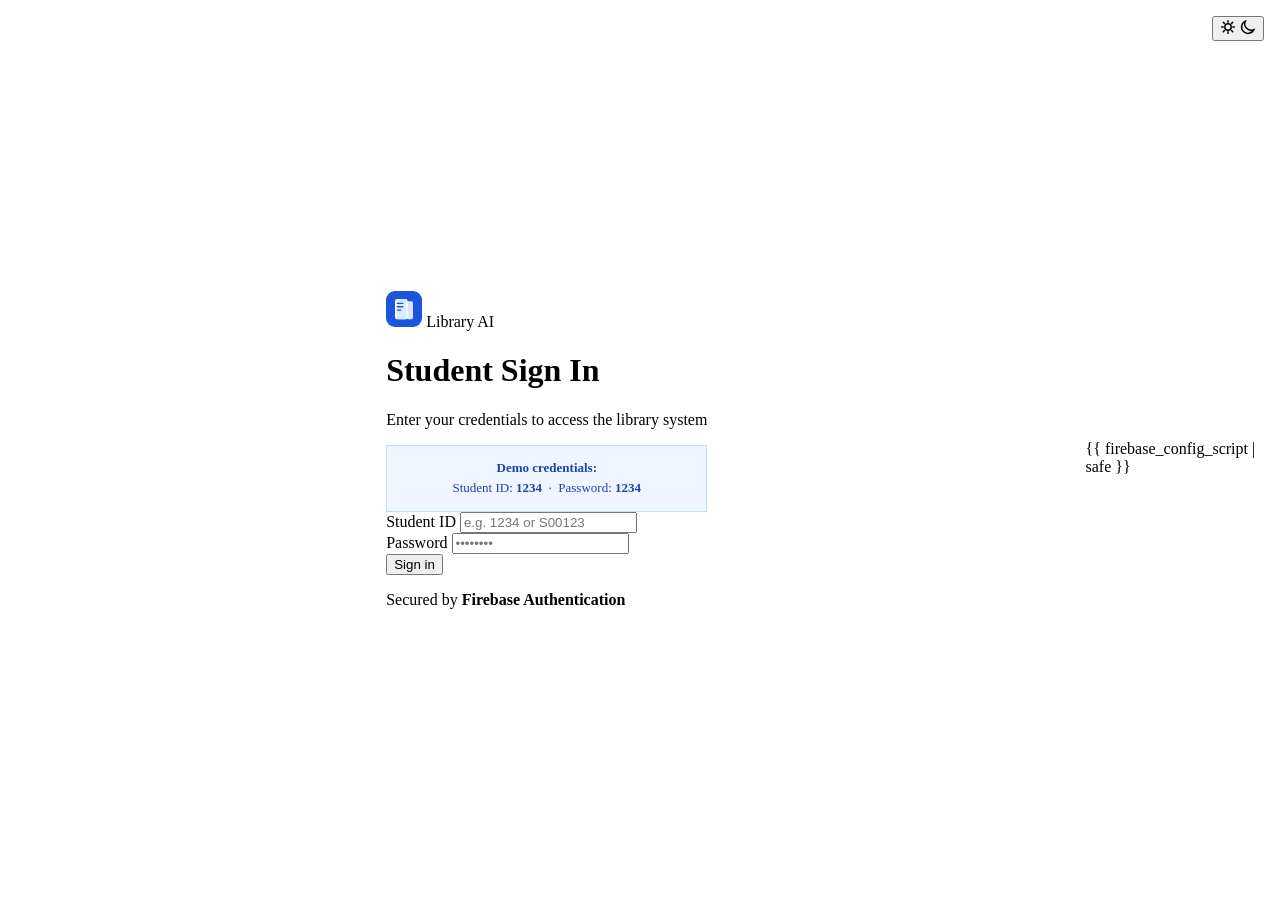
==== frontend/templates/login.html @ 22f69675 "chore: clean code — remove redundant imports, duplicate form fields, fix demo credentials" ====
﻿<!DOCTYPE html>
<html lang="en" data-theme="light">
<head>
  <meta charset="UTF-8" />
  <meta name="viewport" content="width=device-width, initial-scale=1.0" />
  <title>Library AI — Sign In</title>
  <link rel="preconnect" href="https://fonts.googleapis.com" />
  <link rel="preconnect" href="https://fonts.gstatic.com" crossorigin />
  <link href="https://fonts.googleapis.com/css2?family=Inter:wght@400;500;600;700;800&display=swap" rel="stylesheet" />
  <link rel="stylesheet" href="/css/style.css" />
  <style>
    body {
      min-height: 100vh;
      display: flex;
      align-items: center;
      justify-content: center;
      background: var(--color-surface-soft);
    }
    [data-theme="dark"] body { background: var(--color-canvas); }

    .login-page-wrap {
      width: 100%;
      display: flex;
      align-items: center;
      justify-content: center;
      padding: var(--space-xl);
    }

    .login-card {
      animation: fadeUp 0.3s cubic-bezier(.16,1,.3,1) both;
    }
    @keyframes fadeUp {
      from { opacity: 0; transform: translateY(20px); }
      to   { opacity: 1; transform: translateY(0); }
    }

    /* Credential hint box */
    .login-hint {
      background: var(--color-primary-subtle, #eff6ff);
      border: 1px solid var(--color-primary-border, #bfdbfe);
      border-radius: var(--rounded-md);
      padding: 12px 16px;
      font-size: 13px;
      font-weight: 500;
      color: #1e40af;
      text-align: center;
      line-height: 1.6;
    }
    .login-hint strong { font-weight: 700; }
    [data-theme="dark"] .login-hint {
      background: rgba(59,130,246,.1);
      border-color: rgba(59,130,246,.25);
      color: #93c5fd;
    }

    /* WhatsApp notice */
    .login-notice {
      background: var(--color-surface-card);
      border: 1px solid var(--color-hairline);
      border-radius: var(--rounded-md);
      padding: 10px 16px;
      font-size: 12px;
      color: var(--color-mute);
      text-align: center;
      line-height: 1.5;
    }

    .theme-toggle-wrap { position: fixed; top: 16px; right: 16px; }
  </style>
</head>
<body>

  <div class="theme-toggle-wrap">
    <button class="btn-icon-circular" id="themeToggle" aria-label="Toggle theme" title="Toggle dark/light mode">
      <svg id="themeIconLight" width="16" height="16" viewBox="0 0 20 20" fill="none" aria-hidden="true">
        <circle cx="10" cy="10" r="4" stroke="currentColor" stroke-width="1.8"/>
        <path d="M10 2v2M10 16v2M2 10h2M16 10h2M4.22 4.22l1.42 1.42M14.36 14.36l1.42 1.42M4.22 15.78l1.42-1.42M14.36 5.64l1.42-1.42" stroke="currentColor" stroke-width="1.8" stroke-linecap="round"/>
      </svg>
      <svg id="themeIconDark" class="hidden" width="16" height="16" viewBox="0 0 20 20" fill="none" aria-hidden="true">
        <path d="M17.293 13.293A8 8 0 0 1 6.707 2.707a8.001 8.001 0 1 0 10.586 10.586z" stroke="currentColor" stroke-width="1.8" stroke-linecap="round"/>
      </svg>
    </button>
  </div>

  <div class="login-page-wrap">
    <div class="login-card">

      <div class="login-brand">
        <svg width="36" height="36" viewBox="0 0 32 32" fill="none" aria-hidden="true">
          <rect width="32" height="32" rx="8" fill="#1a56db"/>
          <rect x="8" y="7" width="11" height="18" rx="2" fill="#fff"/>
          <rect x="10" y="7" width="9" height="18" rx="1.5" fill="#dbeafe"/>
          <path d="M10 11h5M10 14h5M10 17h3" stroke="#1a56db" stroke-width="1.2" stroke-linecap="round"/>
          <rect x="18" y="9" width="6" height="16" rx="1.5" fill="#fff" opacity=".85"/>
        </svg>
        <span class="login-brand__name">Library <span style="color:var(--color-primary)">AI</span></span>
      </div>

      <div>
        <h1 class="login-title">Student Sign In</h1>
        <p class="login-sub">Enter your credentials to access the library system</p>
      </div>

      <div class="login-hint">
        <strong>Demo credentials:</strong><br>
        Student ID: <strong>1234</strong> &nbsp;·&nbsp; Password: <strong>1234</strong>
      </div>

      <div id="loginError" class="login-error hidden"></div>

      <form id="loginForm" class="login-form" novalidate>
        <div>
          <label class="field-label" for="loginStudentId">Student ID</label>
          <input id="loginStudentId" class="field-input" type="text"
                 placeholder="e.g. 1234 or S00123"
                 autocomplete="username" required />
        </div>
        <div>
          <label class="field-label" for="loginPassword">Password</label>
          <input id="loginPassword" class="field-input" type="password"
                 placeholder="&bull;&bull;&bull;&bull;&bull;&bull;&bull;&bull;" autocomplete="current-password" required />
        </div>
        <button type="submit" class="btn-primary btn-primary--full" id="loginBtn">Sign in</button>
      </form>

      <p class="login-footer">Secured by <strong>Firebase Authentication</strong></p>
    </div>
  </div>

  {{ firebase_config_script | safe }}
  <script type="module" src="/js/login-auth.js"></script>
  <script>
    const html = document.documentElement;
    const tToggle = document.getElementById("themeToggle");
    const tLight  = document.getElementById("themeIconLight");
    const tDark   = document.getElementById("themeIconDark");
    function applyTheme(t) {
      html.setAttribute("data-theme", t);
      tLight.classList.toggle("hidden", t === "dark");
      tDark.classList.toggle("hidden",  t !== "dark");
    }
    applyTheme(localStorage.getItem("theme") || "light");
    tToggle.addEventListener("click", () => {
      const next = html.getAttribute("data-theme") === "dark" ? "light" : "dark";
      applyTheme(next);
      localStorage.setItem("theme", next);
    });
  </script>
</body>
</html>
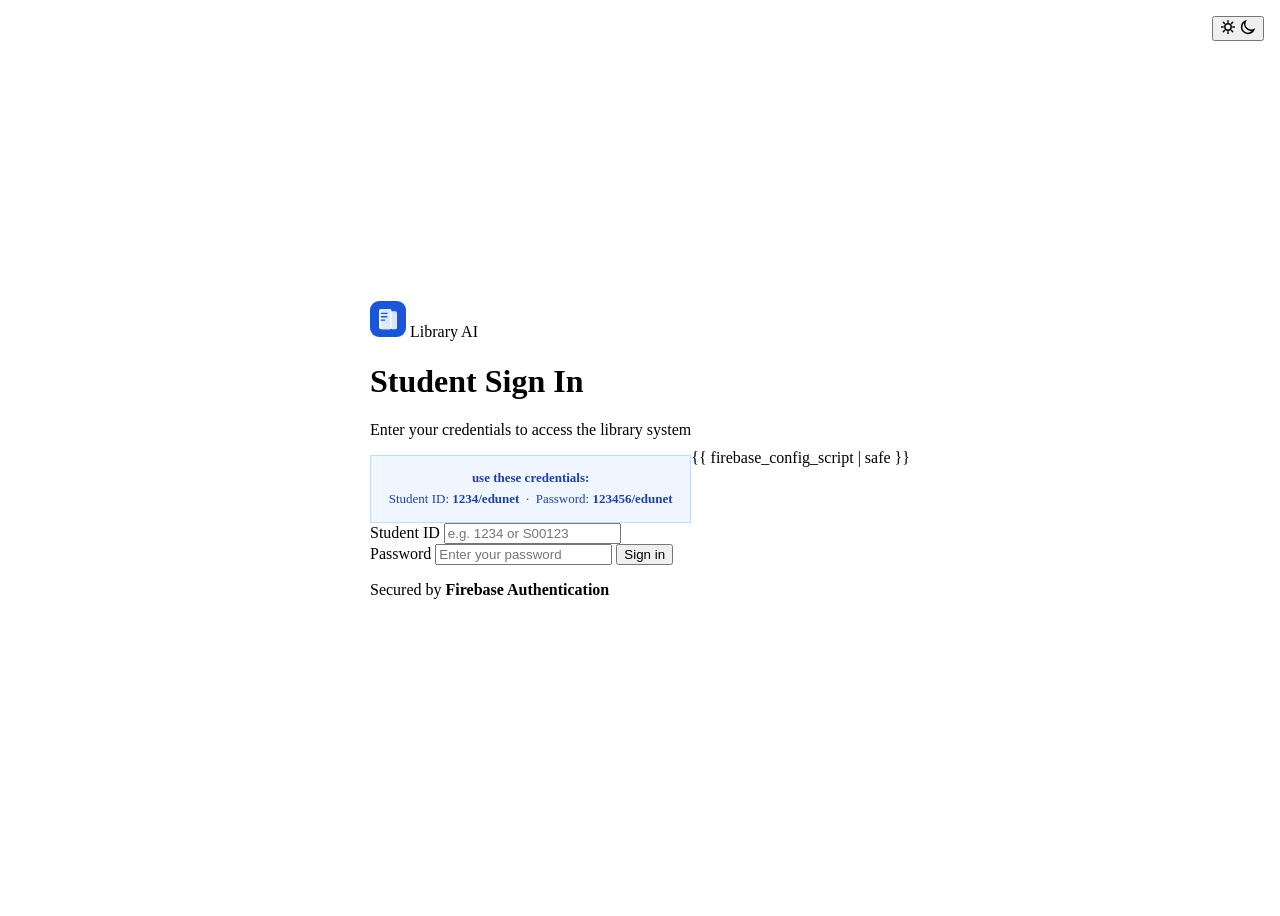
==== commit 81a372f6: "Simplify login form by removing unnecessary inputs Removed redundant fields for Student ID and Passw" ====
--- a/frontend/templates/login.html
+++ b/frontend/templates/login.html
@@ -1,4 +1,4 @@
-﻿<!DOCTYPE html>
+<!DOCTYPE html>
 <html lang="en" data-theme="light">
 <head>
   <meta charset="UTF-8" />
@@ -102,8 +102,8 @@
       </div>
 
       <div class="login-hint">
-        <strong>Demo credentials:</strong><br>
-        Student ID: <strong>1234</strong> &nbsp;·&nbsp; Password: <strong>1234</strong>
+        <strong>use these credentials:</strong><br>
+        Student ID: <strong>1234/edunet</strong> &nbsp;·&nbsp; Password: <strong>123456/edunet</strong>
       </div>
 
       <div id="loginError" class="login-error hidden"></div>
@@ -118,8 +118,8 @@
         <div>
           <label class="field-label" for="loginPassword">Password</label>
           <input id="loginPassword" class="field-input" type="password"
-                 placeholder="&bull;&bull;&bull;&bull;&bull;&bull;&bull;&bull;" autocomplete="current-password" required />
-        </div>
+                 placeholder="Enter your password" autocomplete="current-password" required />
+        
         <button type="submit" class="btn-primary btn-primary--full" id="loginBtn">Sign in</button>
       </form>
 
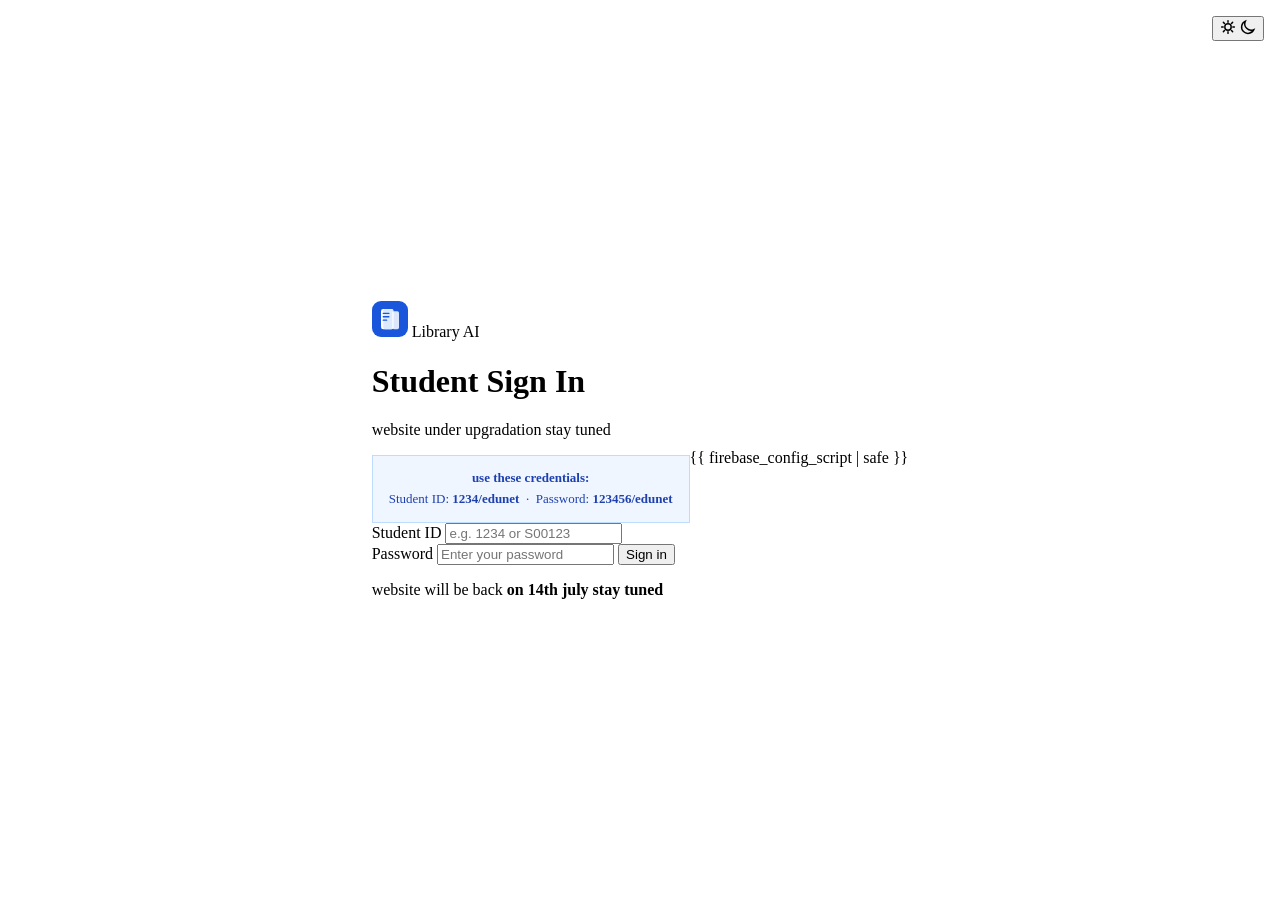
==== commit 829b1f18: "Update login.html" ====
--- a/frontend/templates/login.html
+++ b/frontend/templates/login.html
@@ -98,7 +98,7 @@
 
       <div>
         <h1 class="login-title">Student Sign In</h1>
-        <p class="login-sub">Enter your credentials to access the library system</p>
+        <p class="login-sub">website under upgradation stay tuned</p>
       </div>
 
       <div class="login-hint">
@@ -120,10 +120,12 @@
           <input id="loginPassword" class="field-input" type="password"
                  placeholder="Enter your password" autocomplete="current-password" required />
         
-        <button type="submit" class="btn-primary btn-primary--full" id="loginBtn">Sign in</button>
+       
+          <button type="submit" class="btn-primary btn-primary--full" id="loginBtn">Sign in</button>
       </form>
 
-      <p class="login-footer">Secured by <strong>Firebase Authentication</strong></p>
+      
+      <p class="login-footer">website will be back <strong>on 14th july stay tuned</strong></p>
     </div>
   </div>
 
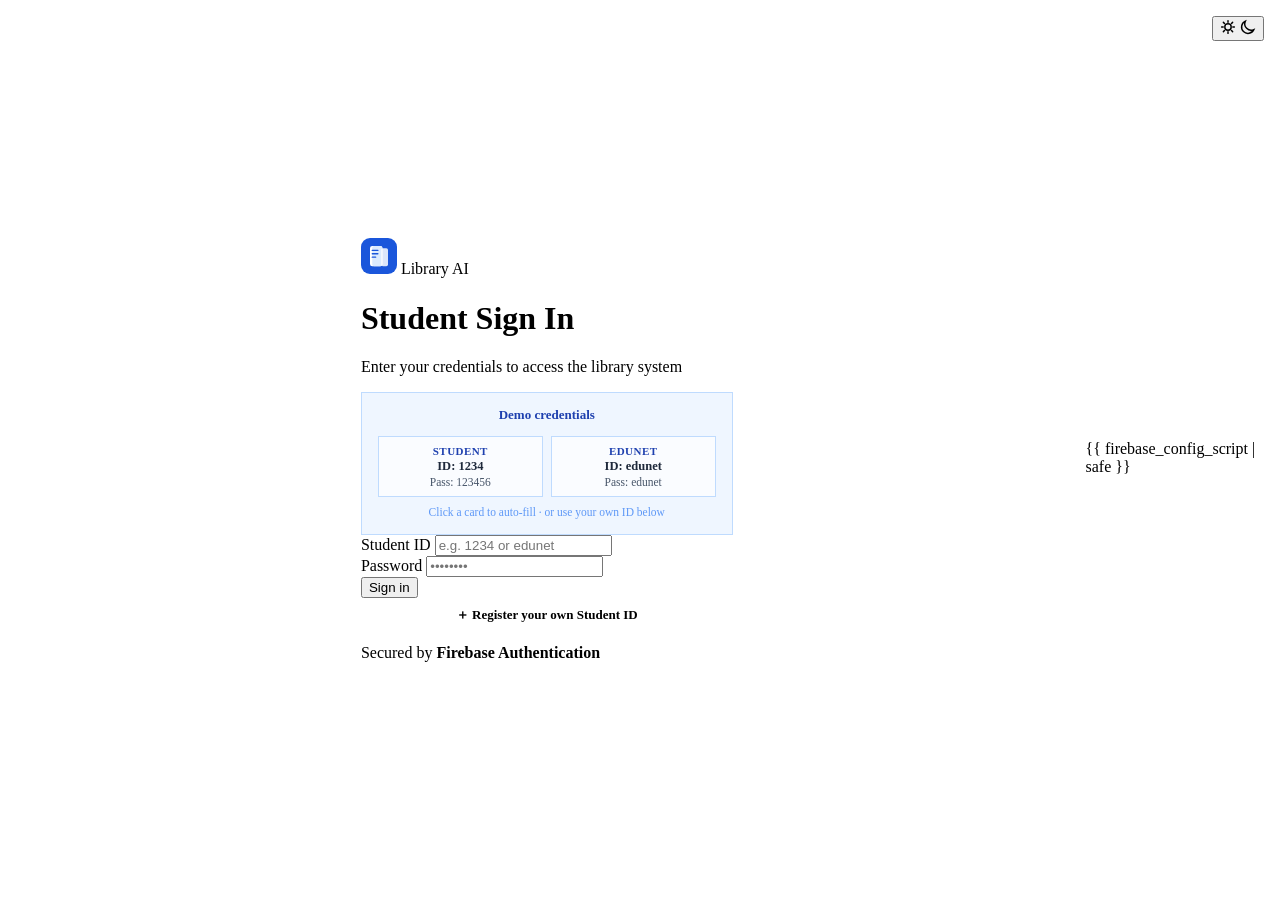
==== commit 18709e25: "feat: book descriptions, suggested books section, dual demo login + custom student registration - db" ====
--- a/frontend/templates/login.html
+++ b/frontend/templates/login.html
@@ -1,4 +1,4 @@
-<!DOCTYPE html>
+﻿<!DOCTYPE html>
 <html lang="en" data-theme="light">
 <head>
   <meta charset="UTF-8" />
@@ -66,6 +66,103 @@
     }
 
     .theme-toggle-wrap { position: fixed; top: 16px; right: 16px; }
+
+    /* Demo credential pills */
+    .demo-creds {
+      display: flex;
+      gap: 8px;
+      margin: 10px 0 6px;
+      justify-content: center;
+    }
+    .demo-pill {
+      flex: 1;
+      display: flex;
+      flex-direction: column;
+      align-items: center;
+      gap: 2px;
+      padding: 8px 10px;
+      background: rgba(255,255,255,.7);
+      border: 1.5px solid #bfdbfe;
+      border-radius: var(--rounded-md);
+      cursor: pointer;
+      transition: background .15s, border-color .15s, transform .1s;
+      font-family: var(--font);
+    }
+    .demo-pill:hover { background: #fff; border-color: var(--color-primary); transform: translateY(-1px); }
+    .demo-pill:active { transform: translateY(0); }
+    .demo-pill__label { font-size: 11px; font-weight: 700; color: #1e40af; text-transform: uppercase; letter-spacing: .04em; }
+    .demo-pill__id    { font-size: 12.5px; font-weight: 600; color: #1e293b; }
+    .demo-pill__pwd   { font-size: 11.5px; color: #475569; }
+    [data-theme="dark"] .demo-pill { background: rgba(59,130,246,.08); border-color: rgba(59,130,246,.25); }
+    [data-theme="dark"] .demo-pill__id  { color: #e2e8f0; }
+    [data-theme="dark"] .demo-pill__pwd { color: #94a3b8; }
+    .demo-hint-sub {
+      display: block;
+      font-size: 11.5px;
+      color: #3b82f6;
+      opacity: .8;
+      margin-top: 4px;
+    }
+
+    /* Register toggle */
+    .register-toggle-row {
+      text-align: center;
+      margin-top: 4px;
+    }
+    .register-toggle-btn {
+      background: none;
+      border: none;
+      color: var(--color-primary);
+      font-family: var(--font);
+      font-size: 13px;
+      font-weight: 600;
+      cursor: pointer;
+      padding: 4px 8px;
+      border-radius: var(--rounded-sm);
+      transition: background .12s;
+    }
+    .register-toggle-btn:hover { background: var(--color-primary-subtle); }
+
+    /* Register panel (collapsed by default) */
+    .register-panel {
+      overflow: hidden;
+      max-height: 0;
+      opacity: 0;
+      transition: max-height .35s cubic-bezier(.16,1,.3,1), opacity .25s ease;
+      margin-top: 0;
+    }
+    .register-panel.open {
+      max-height: 480px;
+      opacity: 1;
+      margin-top: 8px;
+    }
+    .register-panel__title {
+      font-size: 14px;
+      font-weight: 700;
+      color: var(--color-ink);
+      margin: 0 0 2px;
+    }
+    .register-panel__sub {
+      font-size: 12px;
+      color: var(--color-mute);
+      margin: 0 0 12px;
+      line-height: 1.5;
+    }
+    .register-success {
+      background: #f0fdf4;
+      border: 1px solid #bbf7d0;
+      color: #166534;
+      border-radius: var(--rounded-md);
+      padding: 10px 14px;
+      font-size: 13px;
+      font-weight: 500;
+      margin-bottom: 8px;
+    }
+    [data-theme="dark"] .register-success {
+      background: rgba(22,101,52,.15);
+      border-color: rgba(74,222,128,.25);
+      color: #86efac;
+    }
   </style>
 </head>
 <body>
@@ -98,12 +195,25 @@
 
       <div>
         <h1 class="login-title">Student Sign In</h1>
-        <p class="login-sub">website under upgradation stay tuned</p>
-      </div>
-
+        <p class="login-sub">Enter your credentials to access the library system</p>
+      </div>
+
+      <!-- Demo credential pills -->
       <div class="login-hint">
-        <strong>use these credentials:</strong><br>
-        Student ID: <strong>1234/edunet</strong> &nbsp;·&nbsp; Password: <strong>123456/edunet</strong>
+        <strong>Demo credentials</strong>
+        <div class="demo-creds">
+          <button type="button" class="demo-pill" data-id="1234" data-pwd="123456">
+            <span class="demo-pill__label">Student</span>
+            <span class="demo-pill__id">ID: 1234</span>
+            <span class="demo-pill__pwd">Pass: 123456</span>
+          </button>
+          <button type="button" class="demo-pill" data-id="edunet" data-pwd="edunet">
+            <span class="demo-pill__label">Edunet</span>
+            <span class="demo-pill__id">ID: edunet</span>
+            <span class="demo-pill__pwd">Pass: edunet</span>
+          </button>
+        </div>
+        <span class="demo-hint-sub">Click a card to auto-fill · or use your own ID below</span>
       </div>
 
       <div id="loginError" class="login-error hidden"></div>
@@ -112,20 +222,50 @@
         <div>
           <label class="field-label" for="loginStudentId">Student ID</label>
           <input id="loginStudentId" class="field-input" type="text"
-                 placeholder="e.g. 1234 or S00123"
+                 placeholder="e.g. 1234 or edunet"
                  autocomplete="username" required />
         </div>
         <div>
           <label class="field-label" for="loginPassword">Password</label>
           <input id="loginPassword" class="field-input" type="password"
-                 placeholder="Enter your password" autocomplete="current-password" required />
-        
-       
-          <button type="submit" class="btn-primary btn-primary--full" id="loginBtn">Sign in</button>
+                 placeholder="&bull;&bull;&bull;&bull;&bull;&bull;&bull;&bull;" autocomplete="current-password" required />
+        </div>
+        <button type="submit" class="btn-primary btn-primary--full" id="loginBtn">Sign in</button>
       </form>
 
-      
-      <p class="login-footer">website will be back <strong>on 14th july stay tuned</strong></p>
+      <!-- Register your own Student ID -->
+      <div class="register-toggle-row">
+        <button type="button" class="register-toggle-btn" id="registerToggleBtn" aria-expanded="false">
+          ＋ Register your own Student ID
+        </button>
+      </div>
+
+      <div id="registerPanel" class="register-panel" aria-hidden="true">
+        <p class="register-panel__title">Create your Student account</p>
+        <p class="register-panel__sub">Pick any ID and password — they'll be saved for future logins on this device.</p>
+        <div id="registerError" class="login-error hidden"></div>
+        <div id="registerSuccess" class="register-success hidden"></div>
+        <form id="registerForm" class="login-form" novalidate>
+          <div>
+            <label class="field-label" for="regName">Your Name</label>
+            <input id="regName" class="field-input" type="text"
+                   placeholder="e.g. Aarav Shah" autocomplete="name" required />
+          </div>
+          <div>
+            <label class="field-label" for="regStudentId">Student ID</label>
+            <input id="regStudentId" class="field-input" type="text"
+                   placeholder="e.g. S00456 or palwe" autocomplete="off" required />
+          </div>
+          <div>
+            <label class="field-label" for="regPassword">Password</label>
+            <input id="regPassword" class="field-input" type="password"
+                   placeholder="Choose a password" autocomplete="new-password" required />
+          </div>
+          <button type="submit" class="btn-primary btn-primary--full" id="registerBtn">Create Account</button>
+        </form>
+      </div>
+
+      <p class="login-footer">Secured by <strong>Firebase Authentication</strong></p>
     </div>
   </div>
 
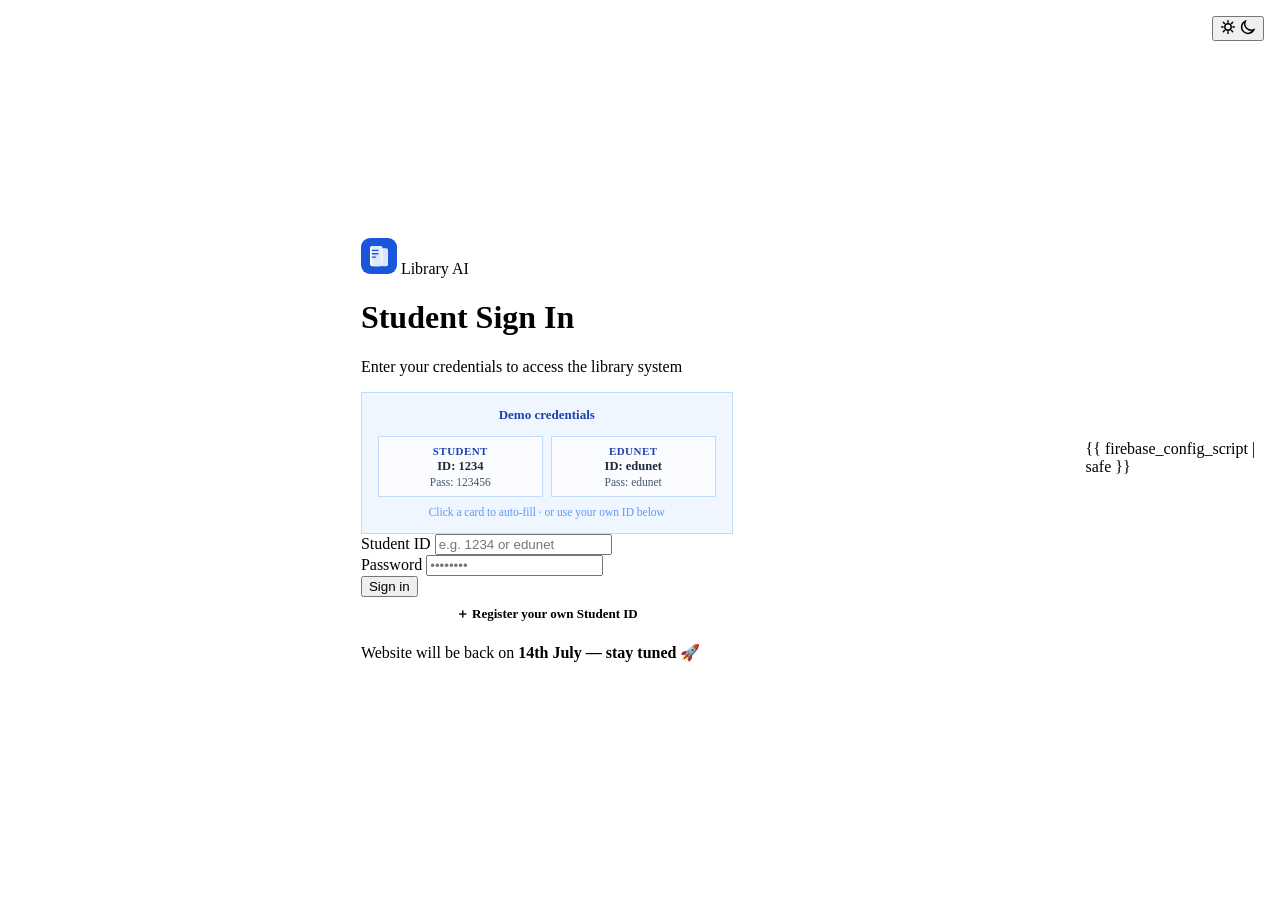
==== commit 34670bb0: "fix: resolve merge conflict — keep master register panel, update footer to 14th July notice" ====
--- a/frontend/templates/login.html
+++ b/frontend/templates/login.html
@@ -265,7 +265,7 @@
         </form>
       </div>
 
-      <p class="login-footer">Secured by <strong>Firebase Authentication</strong></p>
+      <p class="login-footer">Website will be back on <strong>14th July — stay tuned 🚀</strong></p>
     </div>
   </div>
 
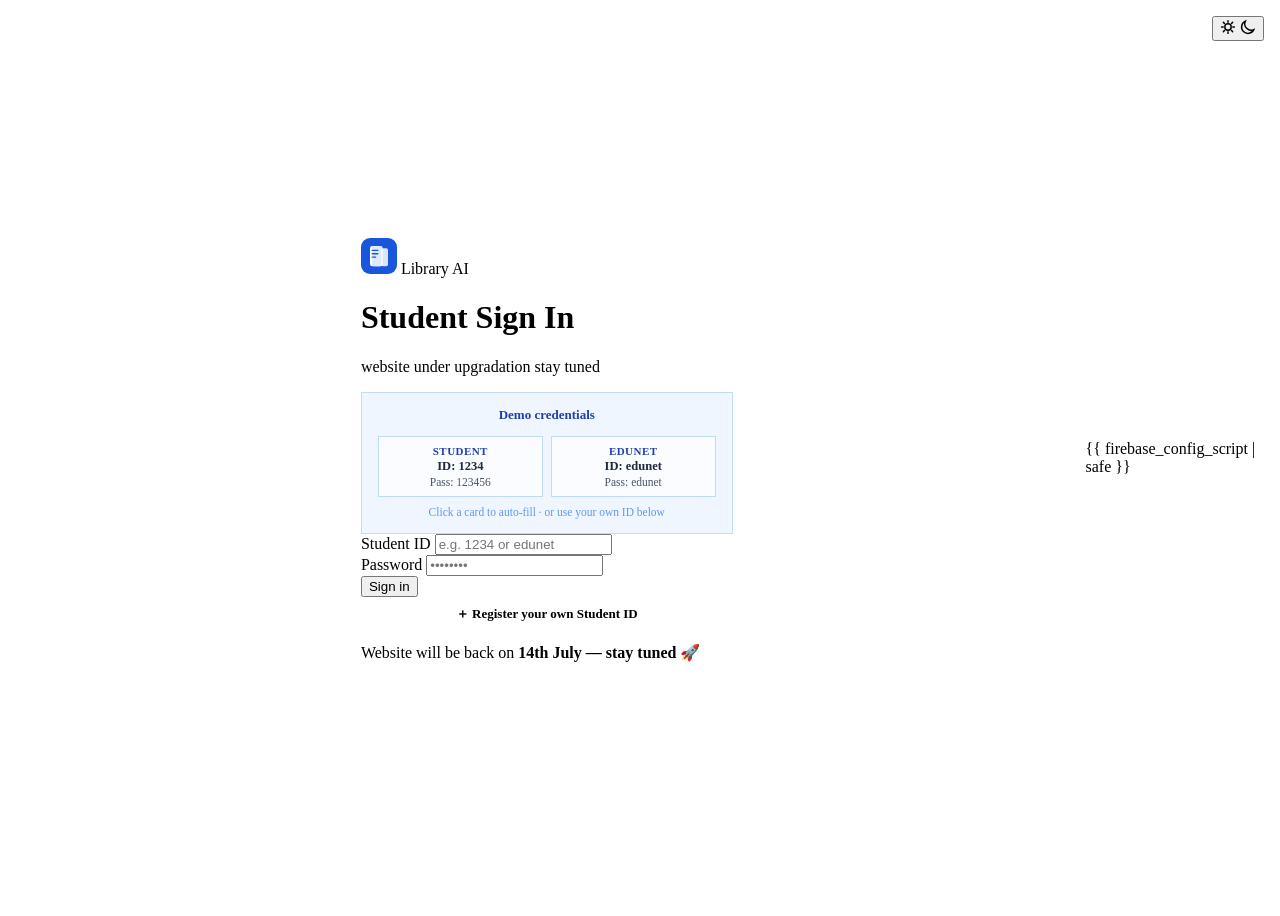
==== commit 8109bc43: "Merge branch 'main' into master" ====
--- a/frontend/templates/login.html
+++ b/frontend/templates/login.html
@@ -195,7 +195,7 @@
 
       <div>
         <h1 class="login-title">Student Sign In</h1>
-        <p class="login-sub">Enter your credentials to access the library system</p>
+        <p class="login-sub">website under upgradation stay tuned</p>
       </div>
 
       <!-- Demo credential pills -->
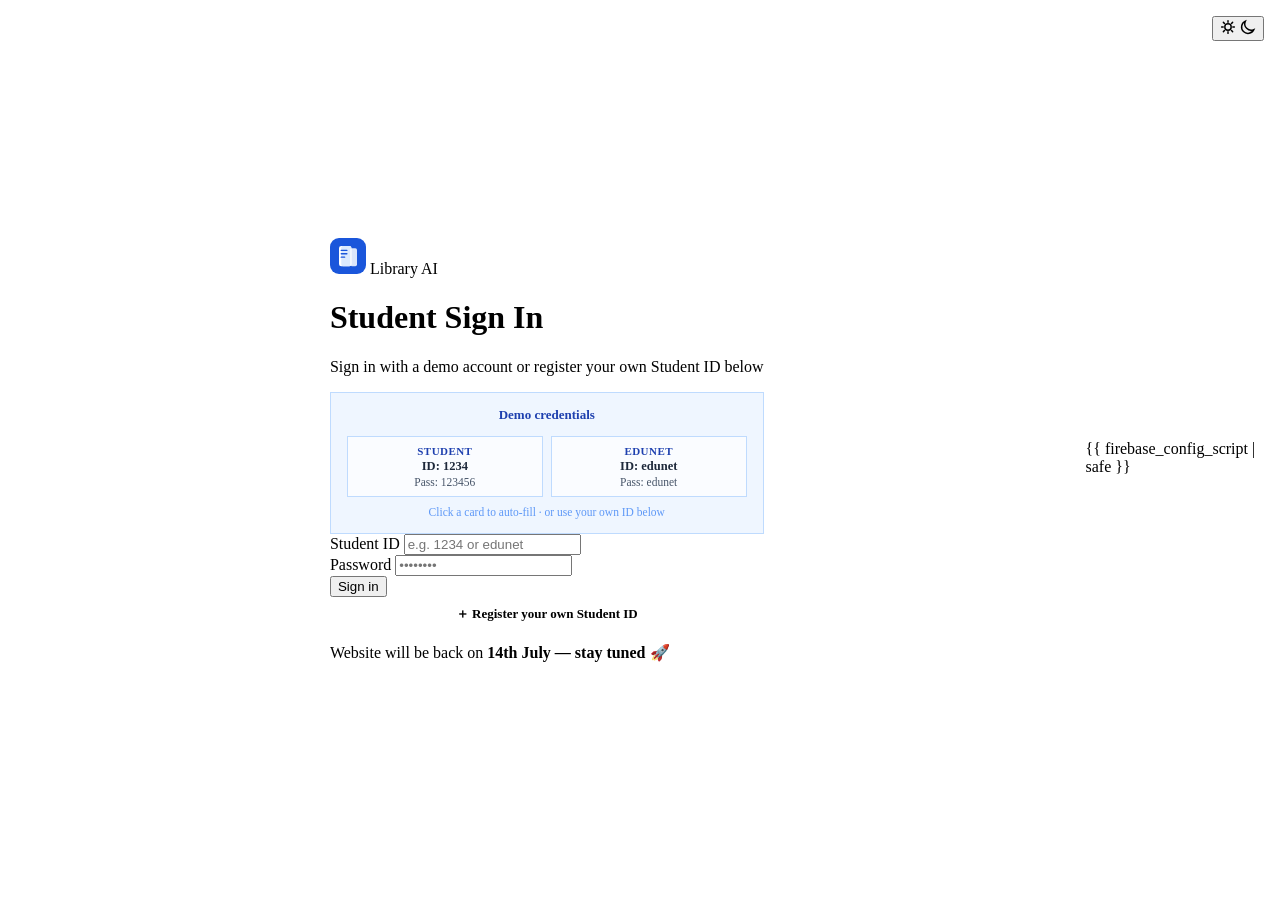
==== commit 72234026: "fix: books always available + login UX + admin reset button BOOKS UNAVAILABLE FIX (root cause): - ap" ====
--- a/frontend/templates/login.html
+++ b/frontend/templates/login.html
@@ -195,7 +195,7 @@
 
       <div>
         <h1 class="login-title">Student Sign In</h1>
-        <p class="login-sub">website under upgradation stay tuned</p>
+        <p class="login-sub">Sign in with a demo account or register your own Student ID below</p>
       </div>
 
       <!-- Demo credential pills -->
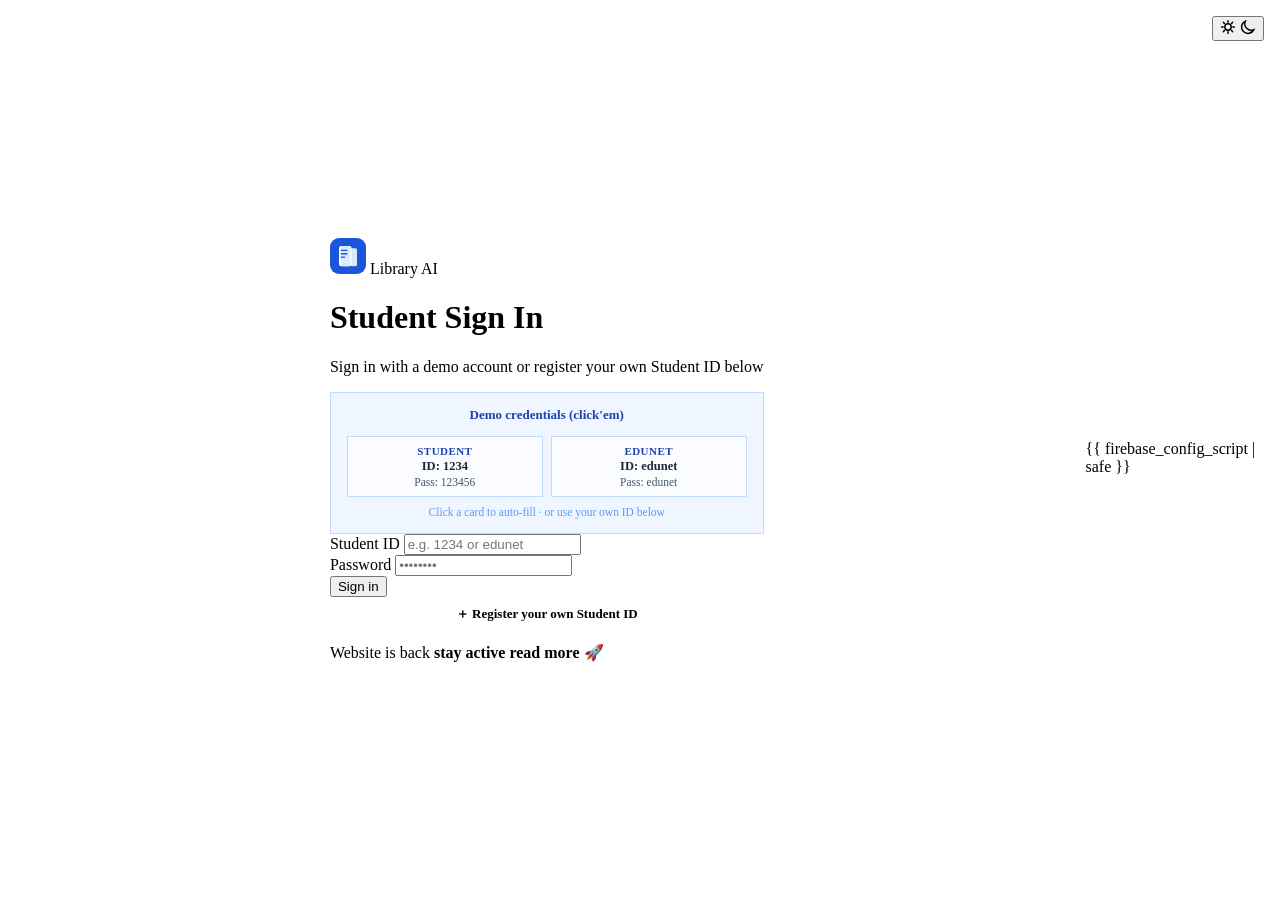
==== commit f20c618c: "Update demo credentials and placeholder text" ====
--- a/frontend/templates/login.html
+++ b/frontend/templates/login.html
@@ -200,7 +200,7 @@
 
       <!-- Demo credential pills -->
       <div class="login-hint">
-        <strong>Demo credentials</strong>
+        <strong>Demo credentials (click'em) </strong>
         <div class="demo-creds">
           <button type="button" class="demo-pill" data-id="1234" data-pwd="123456">
             <span class="demo-pill__label">Student</span>
@@ -249,12 +249,12 @@
           <div>
             <label class="field-label" for="regName">Your Name</label>
             <input id="regName" class="field-input" type="text"
-                   placeholder="e.g. Aarav Shah" autocomplete="name" required />
+                   placeholder="e.g. vighnesh sir" autocomplete="name" required />
           </div>
           <div>
             <label class="field-label" for="regStudentId">Student ID</label>
             <input id="regStudentId" class="field-input" type="text"
-                   placeholder="e.g. S00456 or palwe" autocomplete="off" required />
+                   placeholder="e.g. vighnesh or 5678 " autocomplete="off" required />
           </div>
           <div>
             <label class="field-label" for="regPassword">Password</label>
@@ -265,7 +265,7 @@
         </form>
       </div>
 
-      <p class="login-footer">Website will be back on <strong>14th July — stay tuned 🚀</strong></p>
+      <p class="login-footer">Website is back <strong> stay active read more 🚀</strong></p>
     </div>
   </div>
 
